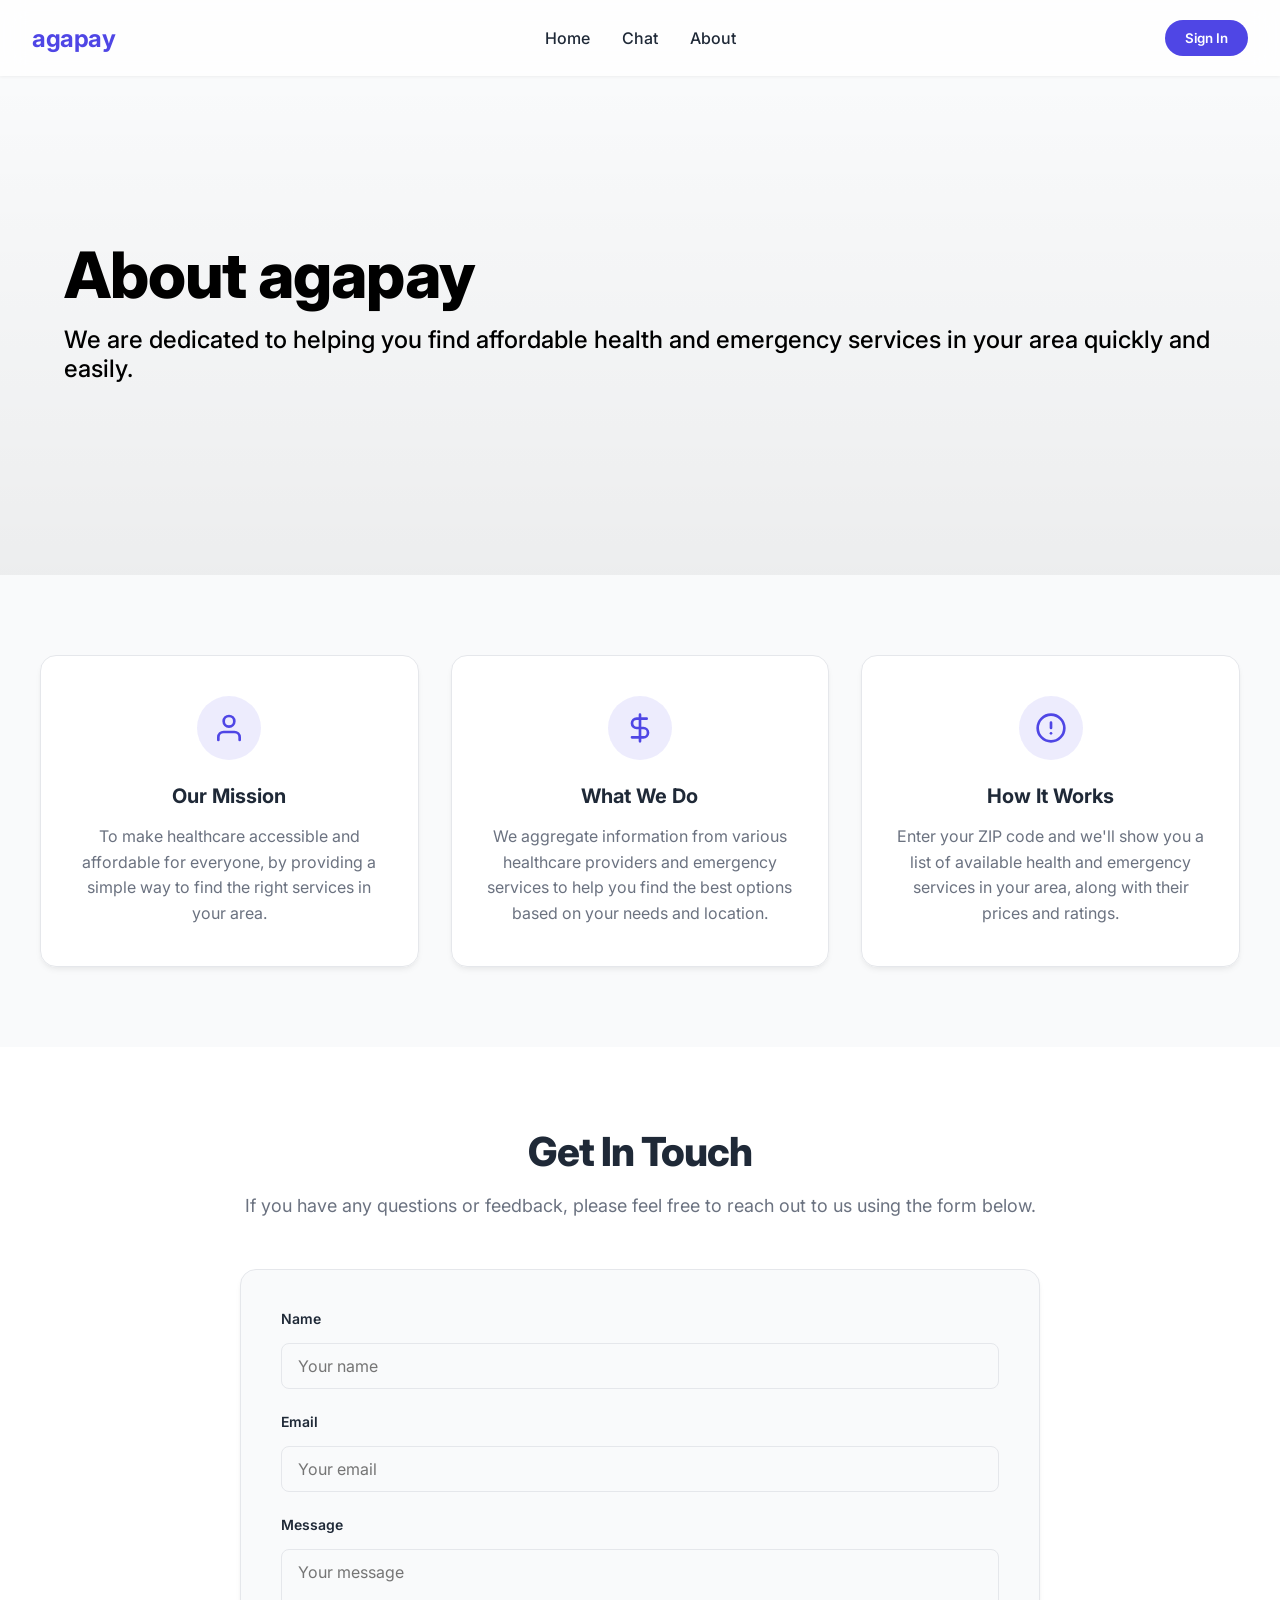
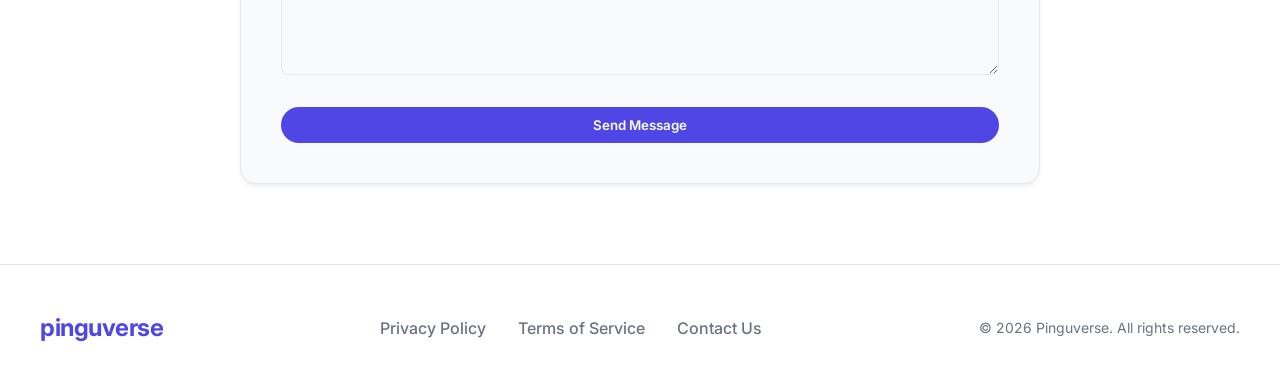
==== about.html @ ccfe867f "feature: add about page and sign in from button" ====
<!DOCTYPE html>
<html lang="en">

<head>
    <meta charset="UTF-8">
    <meta name="viewport" content="width=device-width, initial-scale=1.0">
    <title>agapay - About</title>
    <link rel="preconnect" href="https://fonts.googleapis.com">
    <link rel="preconnect" href="https://fonts.gstatic.com" crossorigin>
    <link href="https://fonts.googleapis.com/css2?family=Inter:wght@400;500;600;700&display=swap" rel="stylesheet">
    <link rel="stylesheet" href="index.css">
    <link rel="icon" type="image/png" href="pingu.png">
</head>

<body>
    <nav class="navbar">
        <div class="logo"><a href="index.html">agapay</a></div>
        <ul class="nav-links">
            <li><a href="index.html">Home</a></li>
            <li><a href="app.html">Chat</a></li>
            <li><a href="about.html">About</a></li>
        </ul>
        <div id="auth-section">
            <button class="btn btn-primary" onclick="handleSignInClick()">Sign In</button>
        </div>
    </nav>
    <main>
        <div class="banner">
            <div class="banner-content">
                <h1>About agapay</h1>
                <p>
                    We are dedicated to helping you find affordable health and emergency services in your area quickly
                    and easily.
                </p>
            </div>
        </div>
        <section class="info-section">
            <div class="info-container">
                <div class="info-card">
                    <div class="info-icon">
                        <svg width="32" height="32" viewBox="0 0 24 24" fill="none" stroke="currentColor"
                            stroke-width="2" stroke-linecap="round" stroke-linejoin="round">
                            <path d="M20 21v-2a4 4 0 0 0-4-4H8a4 4 0 0 0-4 4v2"></path>
                            <circle cx="12" cy="7" r="4"></circle>
                        </svg>
                    </div>
                    <h3>Our Mission</h3>
                    <p>To make healthcare accessible and affordable for everyone, by providing a simple way to find the
                        right services in your area.</p>
                </div>
                <div class="info-card">
                    <div class="info-icon">
                        <svg width="32" height="32" viewBox="0 0 24 24" fill="none" stroke="currentColor"
                            stroke-width="2" stroke-linecap="round" stroke-linejoin="round">
                            <path d="M12 2v20M17 5H9.5a3.5 3.5 0 0 0 0 7h5a3.5 3.5 0 0 1 0 7H6"></path>
                        </svg>
                    </div>
                    <h3>What We Do</h3>
                    <p>We aggregate information from various healthcare providers and emergency services to help you
                        find the best options based on your needs and location.</p>
                </div>
                <div class="info-card">
                    <div class="info-icon">
                        <svg width="32" height="32" viewBox="0 0 24 24" fill="none" stroke="currentColor"
                            stroke-width="2" stroke-linecap="round" stroke-linejoin="round">
                            <circle cx="12" cy="12" r="10"></circle>
                            <path d="M12 8v4"></path>
                            <path d="M12 16h.01"></path>
                        </svg>
                    </div>
                    <h3>How It Works</h3>
                    <p>Enter your ZIP code and we'll show you a list of available health and emergency services in your
                        area, along with their prices and ratings.</p>
                </div>
            </div>
        </section>
        <section class="contact-section">
            <div class="contact-container">
                <h2>Get In Touch</h2>
                <p>If you have any questions or feedback, please feel free to reach out to us using the form below.</p>
                <form class="contact-form">
                    <div class="form-group">
                        <label for="name">Name</label>
                        <input type="text" id="name" placeholder="Your name" required>
                    </div>
                    <div class="form-group">
                        <label for="email">Email</label>
                        <input type="email" id="email" placeholder="Your email" required>
                    </div>
                    <div class="form-group">
                        <label for="message">Message</label>
                        <textarea id="message" placeholder="Your message" rows="5" required></textarea>
                    </div>
                    <button type="submit" class="btn btn-primary">Send Message</button>
                </form>
            </div>
        </section>

        <!-- Login Popup Modal -->
        <div id="login-modal" class="modal" style="display: none;">
            <div class="modal-content">
                <span class="close-btn" onclick="closeModal()">&times;</span>
                <h2>Sign In</h2>
                <p>Create or log into an account to securely access local services.</p>

                <!-- Step Indicators -->
                <div class="step-indicators">
                    <div class="step-indicator active" id="step1-indicator">
                        <span class="step-number">1</span>
                        <span class="step-label">Email & Password</span>
                    </div>
                    <div class="step-indicator" id="step2-indicator">
                        <span class="step-number">2</span>
                        <span class="step-label">Full Name</span>
                    </div>
                </div>

                <!-- Step 1: Email and Password -->
                <form class="login-form" id="step1-form" onsubmit="event.preventDefault(); handleStep1();">
                    <div class="form-group">
                        <label for="email">Email</label>
                        <input type="email" id="email" placeholder="you@example.com" required>
                    </div>

                    <div class="form-group">
                        <label for="password">Password</label>
                        <input type="password" id="password" placeholder="••••••••" required>
                    </div>

                    <div class="turnstile-container">
                        <div class="cf-turnstile" data-sitekey="0x4AAAAAACnnZimyKFulhPjw"></div>
                    </div>

                    <button type="submit" class="btn btn-primary"
                        style="width: 100%; margin-top: 0.5rem;">Continue</button>
                </form>

                <!-- Step 2: Full Name (only shown if step 1 fails) -->
                <form class="login-form" id="step2-form" style="display: none;"
                    onsubmit="event.preventDefault(); handleStep2();">
                    <div class="form-group">
                        <label for="full-name">Full Name</label>
                        <input type="text" id="full-name" placeholder="John Doe" required>
                    </div>

                    <div class="turnstile-container">
                        <div class="cf-turnstile" data-sitekey="0x4AAAAAACnnZimyKFulhPjw"></div>
                    </div>

                    <button type="submit" class="btn btn-primary" style="width: 100%; margin-top: 0.5rem;">Create
                        Account</button>
                    <button type="button" class="btn btn-secondary" style="width: 100%; margin-top: 0.5rem;"
                        onclick="goBackToStep1();">Back</button>
                </form>
            </div>
        </div>
    </main>

    <footer class="footer">
        <div class="footer-content">
            <div class="footer-logo">pinguverse</div>
            <div class="footer-links">
                <a href="#">Privacy Policy</a>
                <a href="#">Terms of Service</a>
                <a href="#">Contact Us</a>
            </div>
            <p class="copyright">&copy; 2026 Pinguverse. All rights reserved.</p>
        </div>
    </footer>

    <script src="https://challenges.cloudflare.com/turnstile/v0/api.js" async defer></script>
    <script src="index.js"></script>
    <style>
        .contact-section {
            padding: 5rem 2rem;
            background-color: var(--bg-card);
            display: flex;
            justify-content: center;
        }

        .contact-container {
            max-width: 800px;
            width: 100%;
            text-align: center;
        }

        .contact-container h2 {
            font-size: 2.5rem;
            font-weight: 800;
            color: var(--text-main);
            margin-bottom: 1rem;
            letter-spacing: -1px;
        }

        .contact-container p {
            font-size: 1.125rem;
            color: var(--text-muted);
            margin-bottom: 3rem;
            line-height: 1.6;
        }

        .contact-form {
            text-align: left;
            background: var(--bg-main);
            padding: 2.5rem;
            border-radius: 1rem;
            box-shadow: 0 4px 6px -1px rgba(0, 0, 0, 0.05), 0 2px 4px -1px rgba(0, 0, 0, 0.03);
            border: 1px solid var(--border-color);
        }

        .contact-form .form-group {
            margin-bottom: 1.5rem;
        }

        .contact-form label {
            display: block;
            font-size: 0.875rem;
            font-weight: 600;
            color: var(--text-main);
            margin-bottom: 0.5rem;
        }

        .contact-form input,
        .contact-form textarea {
            width: 100%;
            padding: 0.75rem 1rem;
            border: 1px solid var(--border-color);
            border-radius: 0.5rem;
            font-size: 1rem;
            color: var(--text-main);
            background-color: var(--bg-main);
            transition: border-color 0.2s ease, box-shadow 0.2s ease;
            outline: none;
        }

        .contact-form input:focus,
        .contact-form textarea:focus {
            border-color: var(--primary-color);
            box-shadow: 0 0 0 3px rgba(79, 70, 229, 0.1);
        }

        .contact-form textarea {
            resize: vertical;
            min-height: 120px;
        }

        .contact-form .btn-primary {
            width: 100%;
            margin-top: 0.5rem;
        }
    </style>
</body>

</html>
---- index.css ----
:root {
    --primary-color: #4F46E5;
    --primary-hover: #4338CA;
    --text-main: #1F2937;
    --text-muted: #6B7280;
    --bg-main: #F9FAFB;
    --bg-card: rgba(255, 255, 255, 0.95);
    --border-color: #E5E7EB;
}

* {
    margin: 0;
    padding: 0;
    box-sizing: border-box;
    font-family: 'Inter', sans-serif;
}

body {
    background-color: var(--bg-main);
    color: var(--text-main);
    display: flex;
    flex-direction: column;
    min-height: 100vh;
}

main {
    flex: 1;
}

hr {
    height: 0.1em;
    padding: 0;
    margin: 24px auto;
    background-color: var(--border-color);
    border: 0;
    width: 75vw;
    max-width: 800px;
}

/* Navbar */
.navbar {
    display: flex;
    justify-content: space-between;
    align-items: center;
    padding: 1.25rem 2rem;
    position: fixed;
    top: 0;
    left: 0;
    width: 100%;
    z-index: 100;
    background: rgba(255, 255, 255, 0.8);
    backdrop-filter: blur(12px);
    box-shadow: 0 1px 3px rgba(0, 0, 0, 0.05);
}

.logo {
    font-size: 1.5rem;
    font-weight: 700;
    letter-spacing: -0.5px;
}

.logo a {
    text-decoration: none;
    color: var(--primary-color);
}

.nav-links {
    display: flex;
    list-style: none;
    gap: 2rem;
}

.nav-links a {
    text-decoration: none;
    color: var(--text-main);
    font-weight: 500;
    transition: color 0.2s ease;
}

.nav-links a:hover {
    color: var(--primary-color);
}

.btn {
    padding: 0.625rem 1.25rem;
    border-radius: 9999px;
    border: none;
    font-weight: 600;
    cursor: pointer;
    transition: all 0.2s ease;
}

.btn-primary {
    background-color: var(--primary-color);
    color: white;
}

.btn-primary:hover {
    background-color: var(--primary-hover);
    transform: translateY(-1px);
}

.username-display {
    margin-right: 1rem;
    font-weight: 600;
    color: var(--text-main);
    display: flex;
    align-items: center;
    font-size: 0.95rem;
}

#auth-section {
    display: flex;
    align-items: center;
}

/* Banner */
.banner {
    width: 100%;
    margin-top: 76px;
    /* offset for fixed navbar */
    padding: 10rem 4rem;
    position: relative;
    display: flex;
    justify-content: center;
    align-items: center;
    text-align: left;
}

.banner::before {
    content: "";
    /* background-image: url('visiondevcamp.jpg'); */
    background-size: cover;
    position: absolute;
    top: 0;
    right: 0;
    bottom: 0;
    left: 0;
    opacity: 0.7;
    z-index: -1;
}

.banner::after {
    content: '';
    position: absolute;
    top: 0;
    left: 0;
    right: 0;
    bottom: 0;
    background: linear-gradient(rgba(0, 0, 0, 0.0), rgba(0, 0, 0, 0.05));
    z-index: 1;
}

.banner-content {
    position: relative;
    z-index: 10;
    width: 100%;
    max-width: 1200px;
    text-align: left;
}

.banner-content h1 {
    font-size: 4rem;
    font-weight: 800;
    color: black;
    margin-bottom: 0.75rem;
    /* text-shadow: 0 3px 10px rgba(0, 0, 0, 0.5); */
    letter-spacing: -1px;
}

.banner-content p {
    font-size: 1.5rem;
    color: black;
    /* text-shadow: 0 3px 10px rgba(0, 0, 0, 1); */
    font-weight: 500;
    margin-bottom: 2rem;
}



/* Search Bar */
.search-container {
    background: var(--bg-card);
    backdrop-filter: blur(16px);
    border-radius: 9999px;
    padding: 0.75rem;
    box-shadow: 0 20px 25px -5px rgba(0, 0, 0, 0.1), 0 10px 10px -5px rgba(0, 0, 0, 0.04);
    max-width: 300px;
}

.search-form {
    display: flex;
    align-items: center;
    gap: 1rem;
}

.input-group {
    display: flex;
    flex-direction: column;
    flex: 1;
    padding: 0 1rem;
}

.input-group label {
    font-size: 0.75rem;
    font-weight: 600;
    color: var(--text-main);
    margin-bottom: 0.25rem;
    padding-left: 0.25rem;
}

.input-group input {
    border: none;
    background: transparent;
    font-size: 1rem;
    color: var(--text-main);
    outline: none;
    padding: 0;
    width: 100%;
}

.input-group input::placeholder {
    color: var(--text-muted);
}

.divider {
    width: 1px;
    height: 48px;
    background-color: var(--border-color);
}

.btn-search {
    background-color: var(--primary-color);
    color: white;
    width: 56px;
    height: 56px;
    border-radius: 50%;
    display: flex;
    justify-content: center;
    align-items: center;
    padding: 0;
    flex-shrink: 0;
    box-shadow: 0 4px 6px -1px rgba(79, 70, 229, 0.3);
}

.btn-search:hover {
    background-color: var(--primary-hover);
    transform: scale(1.05);
}

@media (max-width: 768px) {
    .search-container {
        border-radius: 1.5rem;
        padding: 1.5rem;
    }

    .search-form {
        flex-direction: column;
        align-items: stretch;
    }

    .divider {
        width: 100%;
        height: 1px;
        margin: 1rem 0;
    }

    .btn-search {
        width: 100%;
        border-radius: 0.75rem;
        margin-top: 1rem;
    }
}

/* Info Section */
.info-section {
    padding: 5rem 2rem;
    background-color: var(--bg-main);
    display: flex;
    justify-content: center;
}

.info-container {
    max-width: 1200px;
    width: 100%;
    display: grid;
    grid-template-columns: repeat(auto-fit, minmax(300px, 1fr));
    gap: 2rem;
}

.info-card {
    background: var(--bg-card);
    padding: 2.5rem 2rem;
    border-radius: 1rem;
    box-shadow: 0 4px 6px -1px rgba(0, 0, 0, 0.05), 0 2px 4px -1px rgba(0, 0, 0, 0.03);
    border: 1px solid var(--border-color);
    transition: transform 0.2s ease, box-shadow 0.2s ease;
    text-align: center;
}

.info-card:hover {
    transform: translateY(-5px);
    box-shadow: 0 20px 25px -5px rgba(0, 0, 0, 0.1), 0 10px 10px -5px rgba(0, 0, 0, 0.04);
}

.info-icon {
    display: inline-flex;
    justify-content: center;
    align-items: center;
    width: 64px;
    height: 64px;
    border-radius: 50%;
    background-color: rgba(79, 70, 229, 0.1);
    color: var(--primary-color);
    margin-bottom: 1.5rem;
}

.info-card h3 {
    font-size: 1.25rem;
    font-weight: 700;
    color: var(--text-main);
    margin-bottom: 1rem;
}

.info-card p {
    color: var(--text-muted);
    line-height: 1.6;
}

/* Footer */
.footer {
    background-color: var(--bg-card);
    padding: 3rem 2rem;
    border-top: 1px solid var(--border-color);
}

.footer-content {
    max-width: 1200px;
    margin: 0 auto;
    display: flex;
    flex-direction: column;
    align-items: center;
    gap: 1.5rem;
}

.footer-logo {
    font-size: 1.5rem;
    font-weight: 700;
    color: var(--primary-color);
    letter-spacing: -0.5px;
}

.footer-links {
    display: flex;
    gap: 2rem;
    flex-wrap: wrap;
    justify-content: center;
}

.footer-links a {
    color: var(--text-muted);
    text-decoration: none;
    font-weight: 500;
    transition: color 0.2s ease;
}

.footer-links a:hover {
    color: var(--primary-color);
}

.copyright {
    color: var(--text-muted);
    font-size: 0.875rem;
    text-align: center;
}

@media (min-width: 768px) {
    .footer-content {
        flex-direction: row;
        justify-content: space-between;
        align-items: center;
    }
}

/* Modal */
.modal {
    position: fixed;
    z-index: 1000;
    left: 0;
    top: 0;
    width: 100%;
    height: 100%;
    background-color: rgba(0, 0, 0, 0.5);
    backdrop-filter: blur(4px);
    justify-content: center;
    align-items: center;
}

.modal-content {
    background-color: var(--bg-card);
    padding: 2.5rem;
    border-radius: 1rem;
    box-shadow: 0 20px 25px -5px rgba(0, 0, 0, 0.1), 0 10px 10px -5px rgba(0, 0, 0, 0.04);
    width: 90%;
    max-width: 400px;
    position: relative;
    text-align: center;
}

.close-btn {
    position: absolute;
    top: 1rem;
    right: 1.5rem;
    color: var(--text-muted);
    font-size: 2rem;
    font-weight: 700;
    cursor: pointer;
    transition: color 0.2s ease;
}

.close-btn:hover {
    color: var(--text-main);
}

.modal-content h2 {
    color: var(--text-main);
    margin-bottom: 0.5rem;
}

.modal-content p {
    color: var(--text-muted);
    font-size: 0.9rem;
    margin-bottom: 1.5rem;
}

.turnstile-container {
    display: flex;
    justify-content: center;
    margin: 1.5rem 0;
}

.login-form {
    display: flex;
    flex-direction: column;
    gap: 1.25rem;
    text-align: left;
}

.form-group {
    display: flex;
    flex-direction: column;
    gap: 0.5rem;
}

.form-group label {
    font-size: 0.875rem;
    font-weight: 600;
    color: var(--text-main);
}

.form-group input {
    width: 100%;
    padding: 0.75rem 1rem;
    border: 1px solid var(--border-color);
    border-radius: 0.5rem;
    font-size: 1rem;
    color: var(--text-main);
    background-color: var(--bg-main);
    transition: border-color 0.2s ease, box-shadow 0.2s ease;
    outline: none;
}

.form-group input:focus {
    border-color: var(--primary-color);
    box-shadow: 0 0 0 3px rgba(79, 70, 229, 0.1);
}

/* Step Indicators */
.step-indicators {
    display: flex;
    justify-content: center;
    gap: 1.5rem;
    margin-bottom: 2rem;
}

.step-indicator {
    display: flex;
    flex-direction: column;
    align-items: center;
    gap: 0.5rem;
}

.step-number {
    width: 40px;
    height: 40px;
    border-radius: 50%;
    background-color: var(--bg-main);
    border: 2px solid var(--border-color);
    color: var(--text-muted);
    display: flex;
    justify-content: center;
    align-items: center;
    font-weight: 600;
    font-size: 0.875rem;
    transition: all 0.2s ease;
}

.step-label {
    font-size: 0.75rem;
    color: var(--text-muted);
    font-weight: 500;
}

.step-indicator.active .step-number {
    background-color: var(--primary-color);
    border-color: var(--primary-color);
    color: white;
}

.step-indicator.active .step-label {
    color: var(--text-main);
}

/* Secondary Button */
.btn-secondary {
    background-color: transparent;
    color: var(--text-main);
    border: 1px solid var(--border-color);
}

.btn-secondary:hover {
    background-color: var(--bg-main);
    border-color: var(--text-muted);
}
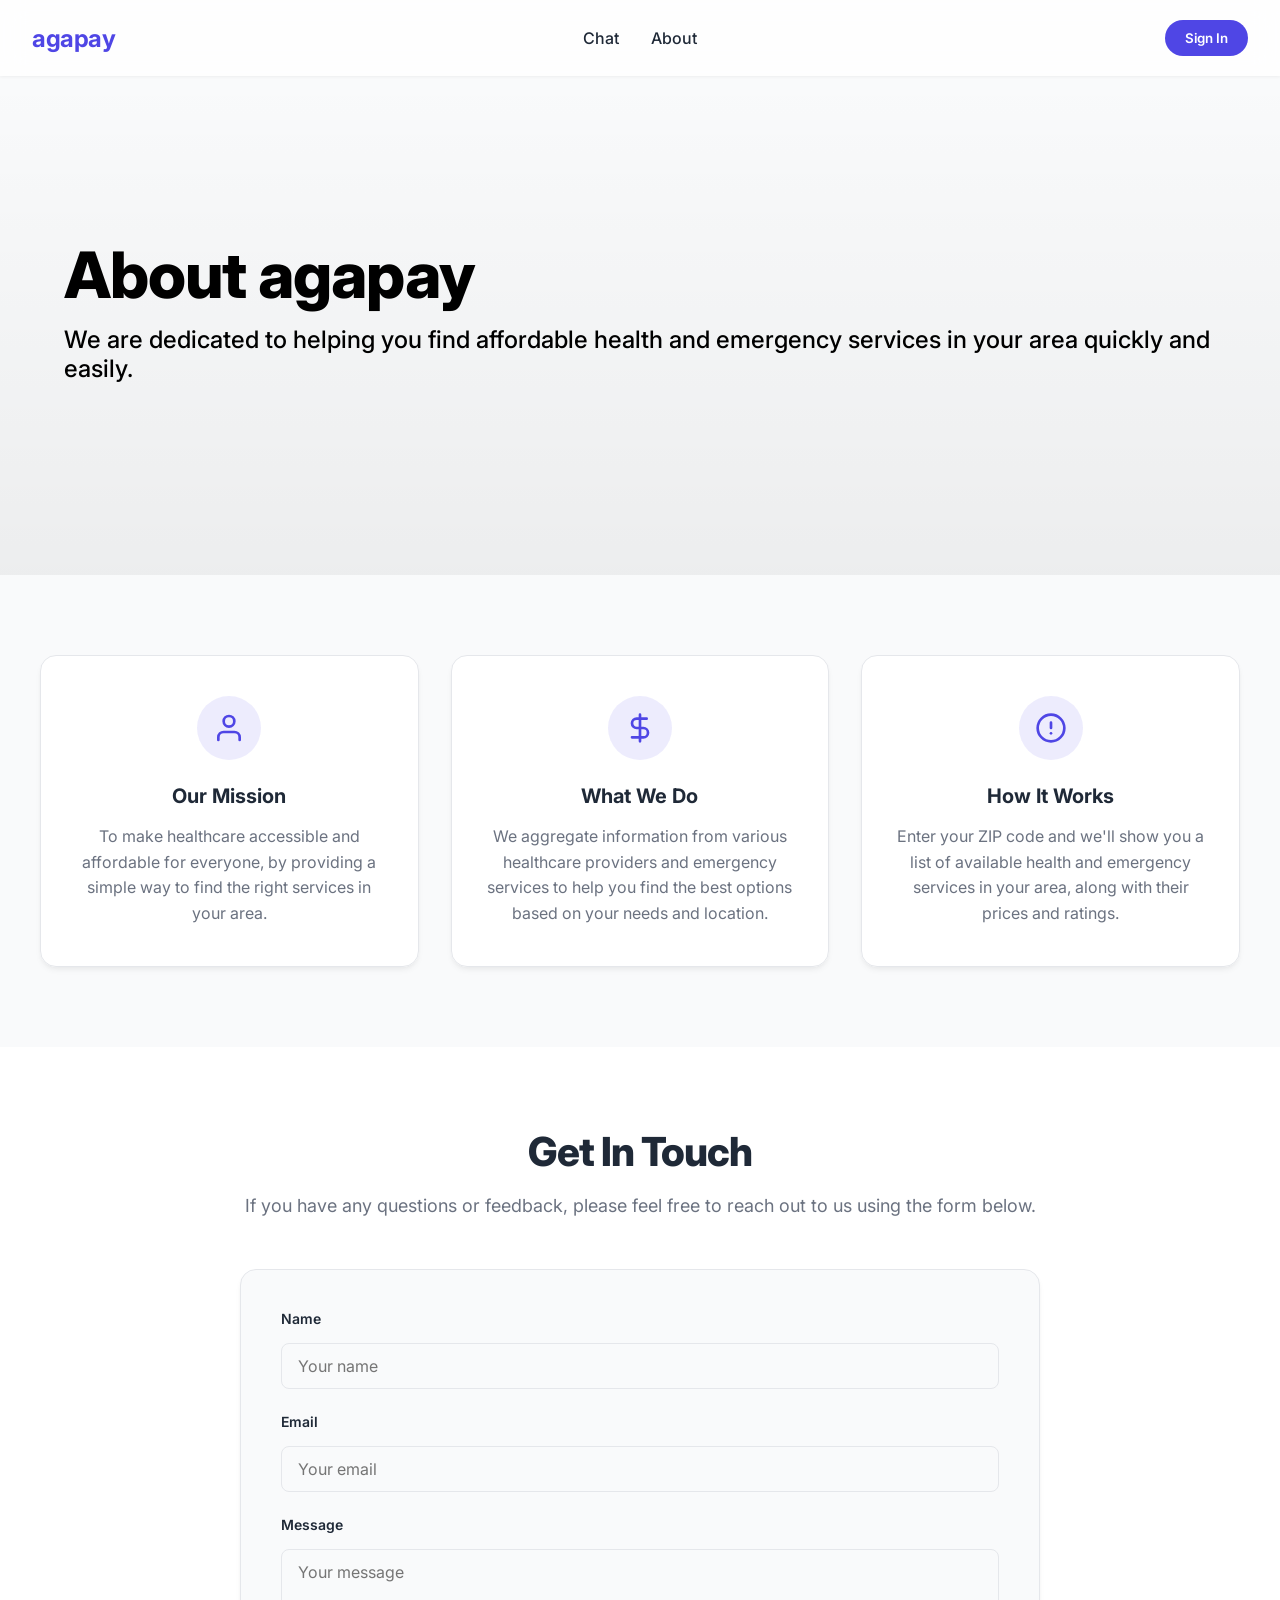
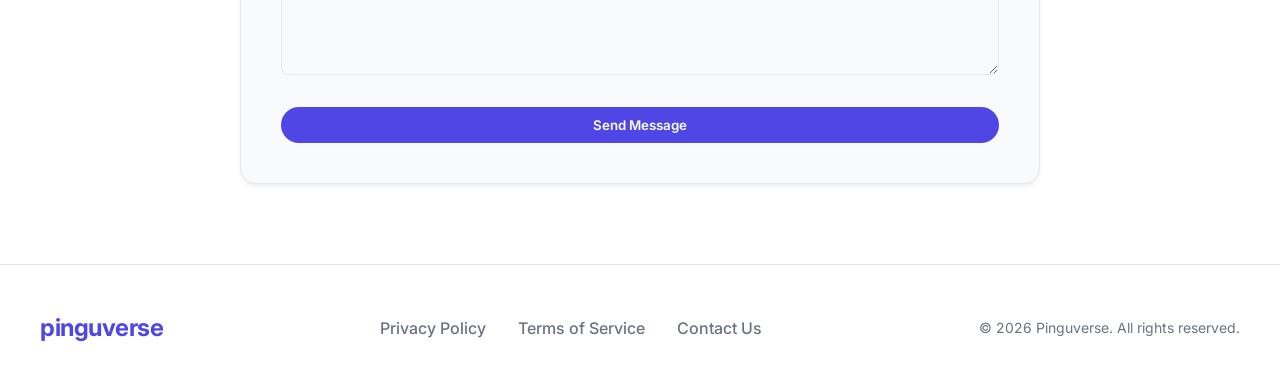
==== commit ed3f7726: "fix: remove home for navbar space" ====
--- a/about.html
+++ b/about.html
@@ -16,7 +16,6 @@
     <nav class="navbar">
         <div class="logo"><a href="index.html">agapay</a></div>
         <ul class="nav-links">
-            <li><a href="index.html">Home</a></li>
             <li><a href="app.html">Chat</a></li>
             <li><a href="about.html">About</a></li>
         </ul>
